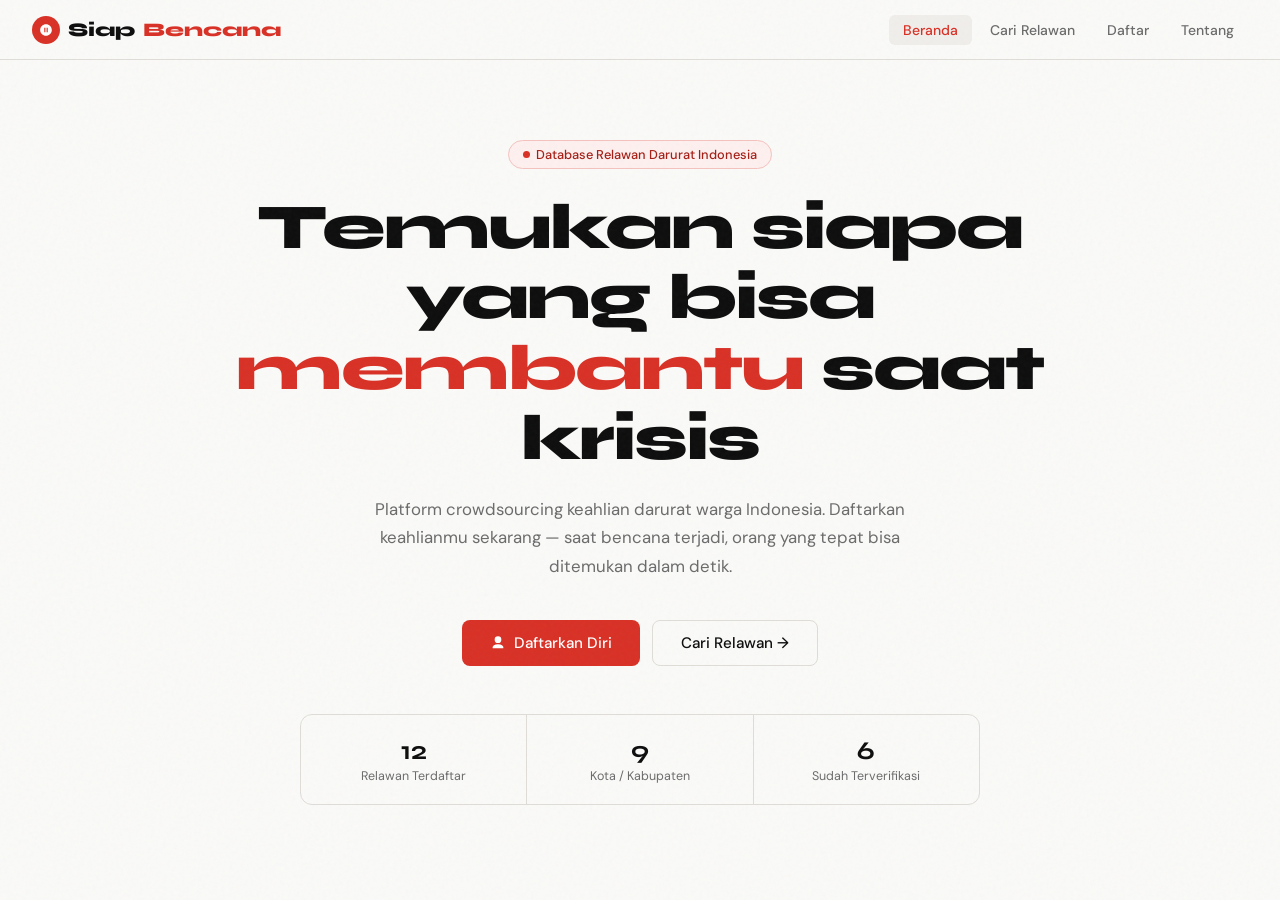
==== index.html @ a96f7772 "-_-" ====
<!DOCTYPE html>
<html lang="id">
<head>
<meta charset="UTF-8">
<meta name="viewport" content="width=device-width, initial-scale=1.0">
<title>SiapBencana — Direktori Relawan Darurat Indonesia</title>
<link href="https://fonts.googleapis.com/css2?family=Syne:wght@400;500;600;700;800&family=DM+Sans:wght@300;400;500&display=swap" rel="stylesheet">
<style>
  :root {
    --red: #D93025;
    --red-dark: #A51E15;
    --red-light: #FDF0EF;
    --red-mid: #F5C2BE;
    --black: #0D0D0D;
    --white: #FAFAF8;
    --grey: #6B6B6B;
    --grey-light: #F0EEEB;
    --grey-border: #E0DDD8;
    --green: #1A7A4A;
    --green-light: #EAF5EE;
    --amber: #C47B00;
    --amber-light: #FFF8E6;
  }

  * { box-sizing: border-box; margin: 0; padding: 0; }

  body {
    font-family: 'DM Sans', sans-serif;
    background: var(--white);
    color: var(--black);
    min-height: 100vh;
    overflow-x: hidden;
  }

  /* ── NOISE TEXTURE OVERLAY ── */
  body::before {
    content: '';
    position: fixed;
    inset: 0;
    background-image: url("data:image/svg+xml,%3Csvg viewBox='0 0 256 256' xmlns='http://www.w3.org/2000/svg'%3E%3Cfilter id='n'%3E%3CfeTurbulence type='fractalNoise' baseFrequency='0.9' numOctaves='4' stitchTiles='stitch'/%3E%3C/filter%3E%3Crect width='100%25' height='100%25' filter='url(%23n)' opacity='0.035'/%3E%3C/svg%3E");
    pointer-events: none;
    z-index: 1000;
  }

  /* ── NAV ── */
  nav {
    position: sticky; top: 0; z-index: 100;
    background: rgba(250,250,248,0.92);
    backdrop-filter: blur(12px);
    border-bottom: 1px solid var(--grey-border);
    padding: 0 2rem;
    display: flex; align-items: center; justify-content: space-between;
    height: 60px;
  }
  .nav-logo {
    font-family: 'Syne', sans-serif;
    font-weight: 800; font-size: 1.2rem;
    display: flex; align-items: center; gap: 8px;
    text-decoration: none; color: var(--black);
  }
  .nav-logo span { color: var(--red); }
  .logo-dot {
    width: 28px; height: 28px; border-radius: 50%;
    background: var(--red);
    display: flex; align-items: center; justify-content: center;
    animation: pulse 2s ease-in-out infinite;
  }
  @keyframes pulse {
    0%,100% { box-shadow: 0 0 0 0 rgba(217,48,37,0.4); }
    50% { box-shadow: 0 0 0 8px rgba(217,48,37,0); }
  }
  .logo-dot svg { width: 14px; fill: white; }
  .nav-tabs { display: flex; gap: 4px; }
  .nav-tab {
    padding: 6px 14px; border-radius: 6px; font-size: 0.875rem;
    border: none; background: transparent; cursor: pointer;
    font-family: 'DM Sans', sans-serif; font-weight: 500; color: var(--grey);
    transition: all 0.15s;
  }
  .nav-tab.active, .nav-tab:hover { background: var(--grey-light); color: var(--black); }
  .nav-tab.active { color: var(--red); }

  /* ── HERO ── */
  .hero {
    padding: 5rem 2rem 4rem;
    max-width: 900px; margin: 0 auto; text-align: center;
    position: relative;
  }
  .hero-badge {
    display: inline-flex; align-items: center; gap: 6px;
    background: var(--red-light); border: 1px solid var(--red-mid);
    color: var(--red-dark); border-radius: 99px;
    padding: 5px 14px; font-size: 0.8rem; font-weight: 500;
    margin-bottom: 1.5rem;
    animation: fadeDown 0.6s ease both;
  }
  .live-dot {
    width: 7px; height: 7px; border-radius: 50%; background: var(--red);
    animation: blink 1.2s ease-in-out infinite;
  }
  @keyframes blink { 0%,100%{opacity:1} 50%{opacity:0.3} }
  @keyframes fadeDown { from{opacity:0;transform:translateY(-12px)} to{opacity:1;transform:translateY(0)} }
  @keyframes fadeUp { from{opacity:0;transform:translateY(16px)} to{opacity:1;transform:translateY(0)} }

  .hero h1 {
    font-family: 'Syne', sans-serif;
    font-size: clamp(2.4rem, 6vw, 4rem);
    font-weight: 800; line-height: 1.1;
    letter-spacing: -0.03em;
    margin-bottom: 1.25rem;
    animation: fadeUp 0.7s 0.1s ease both;
  }
  .hero h1 em { font-style: normal; color: var(--red); }
  .hero p {
    font-size: 1.05rem; color: var(--grey);
    max-width: 560px; margin: 0 auto 2.5rem;
    line-height: 1.7;
    animation: fadeUp 0.7s 0.2s ease both;
  }
  .hero-cta {
    display: flex; gap: 12px; justify-content: center; flex-wrap: wrap;
    animation: fadeUp 0.7s 0.3s ease both;
  }
  .btn-primary {
    background: var(--red); color: white; border: none;
    padding: 12px 28px; border-radius: 8px; font-size: 0.95rem;
    font-weight: 500; cursor: pointer; font-family: 'DM Sans', sans-serif;
    transition: all 0.15s; display: flex; align-items: center; gap: 8px;
  }
  .btn-primary:hover { background: var(--red-dark); transform: translateY(-1px); }
  .btn-secondary {
    background: transparent; color: var(--black);
    border: 1.5px solid var(--grey-border);
    padding: 12px 28px; border-radius: 8px; font-size: 0.95rem;
    font-weight: 500; cursor: pointer; font-family: 'DM Sans', sans-serif;
    transition: all 0.15s;
  }
  .btn-secondary:hover { border-color: var(--black); transform: translateY(-1px); }

  /* ── STATS BAR ── */
  .stats-bar {
    display: flex; justify-content: center; gap: 0;
    border: 1px solid var(--grey-border); border-radius: 12px;
    max-width: 680px; margin: 3rem auto 0; overflow: hidden;
    animation: fadeUp 0.7s 0.4s ease both;
  }
  .stat-item {
    flex: 1; padding: 1.25rem 1rem; text-align: center;
    border-right: 1px solid var(--grey-border);
  }
  .stat-item:last-child { border-right: none; }
  .stat-num {
    font-family: 'Syne', sans-serif; font-size: 1.6rem;
    font-weight: 700; color: var(--black);
  }
  .stat-num span { color: var(--red); }
  .stat-label { font-size: 0.78rem; color: var(--grey); margin-top: 2px; }

  /* ── SECTIONS ── */
  .section { display: none; }
  .section.active { display: block; }

  /* ── SEARCH SECTION ── */
  .search-section {
    max-width: 900px; margin: 0 auto; padding: 2rem;
  }
  .search-bar {
    display: flex; gap: 10px; margin-bottom: 1.25rem; flex-wrap: wrap;
  }
  .search-input {
    flex: 1; min-width: 200px;
    padding: 11px 16px; border: 1.5px solid var(--grey-border);
    border-radius: 8px; font-size: 0.95rem;
    font-family: 'DM Sans', sans-serif;
    outline: none; transition: border-color 0.15s;
    background: white;
  }
  .search-input:focus { border-color: var(--red); }
  .search-select {
    padding: 11px 16px; border: 1.5px solid var(--grey-border);
    border-radius: 8px; font-size: 0.95rem;
    font-family: 'DM Sans', sans-serif;
    outline: none; background: white; cursor: pointer;
    min-width: 160px;
  }
  .search-select:focus { border-color: var(--red); }

  /* ── CARDS ── */
  .cards-grid {
    display: grid;
    grid-template-columns: repeat(auto-fill, minmax(280px, 1fr));
    gap: 16px;
  }
  .relawan-card {
    background: white; border: 1px solid var(--grey-border);
    border-radius: 12px; padding: 1.25rem;
    transition: all 0.2s; animation: fadeUp 0.4s ease both;
    position: relative; overflow: hidden;
  }
  .relawan-card:hover { border-color: var(--red-mid); transform: translateY(-2px); box-shadow: 0 8px 24px rgba(0,0,0,0.06); }
  .card-top { display: flex; align-items: flex-start; justify-content: space-between; margin-bottom: 0.85rem; }
  .card-avatar {
    width: 44px; height: 44px; border-radius: 50%;
    display: flex; align-items: center; justify-content: center;
    font-size: 1.1rem; font-weight: 700;
    font-family: 'Syne', sans-serif;
    flex-shrink: 0;
  }
  .badge-verify {
    font-size: 0.7rem; padding: 3px 8px; border-radius: 99px;
    font-weight: 500;
  }
  .badge-verified { background: var(--green-light); color: var(--green); }
  .badge-unverified { background: var(--grey-light); color: var(--grey); }
  .card-name { font-family: 'Syne', sans-serif; font-weight: 700; font-size: 1rem; margin-bottom: 3px; }
  .card-skill {
    display: inline-block; font-size: 0.75rem; padding: 3px 10px;
    border-radius: 99px; font-weight: 500; margin-bottom: 0.75rem;
  }
  .card-info { display: flex; flex-direction: column; gap: 5px; }
  .card-info-row { display: flex; align-items: center; gap: 7px; font-size: 0.83rem; color: var(--grey); }
  .card-info-row svg { width: 14px; opacity: 0.6; flex-shrink: 0; }
  .card-kontak {
    margin-top: 0.85rem; padding-top: 0.85rem;
    border-top: 1px solid var(--grey-border);
    display: flex; align-items: center; justify-content: space-between;
  }
  .kontak-num { font-size: 0.83rem; font-weight: 500; color: var(--black); }
  .btn-kontak {
    padding: 5px 12px; background: var(--red); color: white;
    border: none; border-radius: 6px; font-size: 0.78rem;
    cursor: pointer; font-family: 'DM Sans', sans-serif; font-weight: 500;
  }
  .btn-kontak:hover { background: var(--red-dark); }
  .flag-btn {
    position: absolute; top: 10px; right: 10px;
    background: none; border: none; cursor: pointer;
    color: var(--grey-border); font-size: 0.8rem; padding: 4px;
    transition: color 0.15s;
  }
  .flag-btn:hover { color: var(--amber); }

  /* skill colors */
  .skill-medis { background: #FDE8E8; color: #B91C1C; }
  .skill-logistik { background: #FEF3C7; color: #92400E; }
  .skill-teknik { background: #DBEAFE; color: #1E40AF; }
  .skill-komunikasi { background: #D1FAE5; color: #065F46; }
  .skill-psikologi { background: #EDE9FE; color: #5B21B6; }
  .skill-lainnya { background: #F3F4F6; color: #374151; }

  .avatar-medis { background: #FDE8E8; color: #B91C1C; }
  .avatar-logistik { background: #FEF3C7; color: #92400E; }
  .avatar-teknik { background: #DBEAFE; color: #1E40AF; }
  .avatar-komunikasi { background: #D1FAE5; color: #065F46; }
  .avatar-psikologi { background: #EDE9FE; color: #5B21B6; }
  .avatar-lainnya { background: #F3F4F6; color: #374151; }

  /* ── EMPTY STATE ── */
  .empty-state {
    text-align: center; padding: 4rem 2rem; color: var(--grey);
  }
  .empty-icon { font-size: 3rem; margin-bottom: 1rem; }
  .empty-state h3 { font-family: 'Syne', sans-serif; color: var(--black); margin-bottom: 0.5rem; }

  /* ── LOADING ── */
  .loading {
    display: flex; align-items: center; justify-content: center;
    padding: 4rem; gap: 12px; color: var(--grey);
  }
  .spinner {
    width: 20px; height: 20px; border: 2px solid var(--grey-border);
    border-top-color: var(--red); border-radius: 50%;
    animation: spin 0.7s linear infinite;
  }
  @keyframes spin { to { transform: rotate(360deg); } }

  /* ── FORM SECTION ── */
  .form-wrap {
    max-width: 600px; margin: 0 auto; padding: 2rem;
  }
  .form-header { margin-bottom: 2rem; }
  .form-header h2 {
    font-family: 'Syne', sans-serif; font-size: 1.6rem;
    font-weight: 800; margin-bottom: 0.5rem;
  }
  .form-header p { color: var(--grey); font-size: 0.9rem; line-height: 1.6; }
  .form-group { margin-bottom: 1.25rem; }
  .form-label {
    display: block; font-size: 0.85rem; font-weight: 500;
    margin-bottom: 6px; color: var(--black);
  }
  .form-label span { color: var(--red); }
  .form-input {
    width: 100%; padding: 11px 14px;
    border: 1.5px solid var(--grey-border); border-radius: 8px;
    font-size: 0.95rem; font-family: 'DM Sans', sans-serif;
    outline: none; transition: border-color 0.15s; background: white;
  }
  .form-input:focus { border-color: var(--red); }
  .form-select {
    width: 100%; padding: 11px 14px;
    border: 1.5px solid var(--grey-border); border-radius: 8px;
    font-size: 0.95rem; font-family: 'DM Sans', sans-serif;
    outline: none; background: white; cursor: pointer;
  }
  .form-select:focus { border-color: var(--red); }
  .form-grid { display: grid; grid-template-columns: 1fr 1fr; gap: 16px; }

  .form-info {
    background: var(--red-light); border: 1px solid var(--red-mid);
    border-radius: 10px; padding: 1rem 1.25rem;
    margin-bottom: 1.5rem; font-size: 0.85rem; color: var(--red-dark);
    line-height: 1.6;
  }
  .submit-btn {
    width: 100%; padding: 14px; background: var(--red); color: white;
    border: none; border-radius: 8px; font-size: 1rem;
    font-weight: 500; font-family: 'DM Sans', sans-serif;
    cursor: pointer; transition: all 0.15s;
    display: flex; align-items: center; justify-content: center; gap: 8px;
  }
  .submit-btn:hover { background: var(--red-dark); }
  .submit-btn:disabled { opacity: 0.5; cursor: not-allowed; }

  /* ── SUCCESS STATE ── */
  .success-state {
    text-align: center; padding: 3rem 2rem;
    animation: fadeUp 0.4s ease both;
  }
  .success-icon {
    width: 72px; height: 72px; background: var(--green-light);
    border-radius: 50%; display: flex; align-items: center; justify-content: center;
    font-size: 2rem; margin: 0 auto 1.5rem;
  }
  .success-state h3 { font-family: 'Syne', sans-serif; font-size: 1.5rem; margin-bottom: 0.5rem; }
  .success-state p { color: var(--grey); margin-bottom: 2rem; line-height: 1.6; }

  /* ── TOAST ── */
  .toast {
    position: fixed; bottom: 2rem; left: 50%; transform: translateX(-50%);
    background: var(--black); color: white; padding: 12px 20px;
    border-radius: 10px; font-size: 0.875rem; z-index: 999;
    opacity: 0; transition: opacity 0.3s; pointer-events: none;
    white-space: nowrap;
  }
  .toast.show { opacity: 1; }

  /* ── MODAL ── */
  .modal-overlay {
    position: fixed; inset: 0; background: rgba(0,0,0,0.5);
    z-index: 200; display: none; align-items: center; justify-content: center;
    padding: 1rem;
  }
  .modal-overlay.open { display: flex; }
  .modal {
    background: white; border-radius: 16px; padding: 2rem;
    max-width: 440px; width: 100%; animation: fadeUp 0.3s ease both;
  }
  .modal h3 { font-family: 'Syne', sans-serif; font-weight: 700; margin-bottom: 0.5rem; }
  .modal p { color: var(--grey); font-size: 0.9rem; line-height: 1.6; margin-bottom: 1.25rem; }
  .modal-btns { display: flex; gap: 10px; }
  .modal-btns button { flex: 1; padding: 10px; border-radius: 8px; cursor: pointer; font-family: 'DM Sans', sans-serif; font-size: 0.9rem; }
  .modal-cancel { background: var(--grey-light); border: none; color: var(--black); }
  .modal-confirm { background: var(--amber); border: none; color: white; font-weight: 500; }

  /* ── ABOUT ── */
  .about-wrap { max-width: 780px; margin: 0 auto; padding: 2rem; }
  .about-wrap h2 { font-family: 'Syne', sans-serif; font-size: 1.6rem; font-weight: 800; margin-bottom: 1rem; }
  .about-wrap p { color: var(--grey); line-height: 1.8; margin-bottom: 1.25rem; }
  .pipeline {
    display: flex; gap: 0; margin: 2rem 0; overflow-x: auto;
    border: 1px solid var(--grey-border); border-radius: 12px; overflow: hidden;
  }
  .pipe-step {
    flex: 1; min-width: 120px; padding: 1.25rem 1rem; text-align: center;
    border-right: 1px solid var(--grey-border);
    background: white;
  }
  .pipe-step:last-child { border-right: none; }
  .pipe-icon { font-size: 1.5rem; margin-bottom: 6px; }
  .pipe-title { font-family: 'Syne', sans-serif; font-weight: 700; font-size: 0.8rem; color: var(--red); margin-bottom: 4px; }
  .pipe-desc { font-size: 0.75rem; color: var(--grey); line-height: 1.4; }

  @media(max-width: 600px) {
    .hero { padding: 3rem 1.25rem 2rem; }
    .stats-bar { flex-direction: column; max-width: 100%; margin: 2rem 1.25rem 0; }
    .stat-item { border-right: none; border-bottom: 1px solid var(--grey-border); }
    .stat-item:last-child { border-bottom: none; }
    .form-grid { grid-template-columns: 1fr; }
    nav { padding: 0 1rem; }
    .search-section, .form-wrap, .about-wrap { padding: 1.25rem; }
  }
</style>
</head>
<body>

<!-- NAV -->
<nav>
  <a class="nav-logo" href="#">
    <div class="logo-dot">
      <svg viewBox="0 0 24 24"><path d="M12 2C6.48 2 2 6.48 2 12s4.48 10 10 10 10-4.48 10-10S17.52 2 12 2zm-1 14H9V8h2v8zm4 0h-2V8h2v8z"/></svg>
    </div>
    Siap<span>Bencana</span>
  </a>
  <div class="nav-tabs">
    <button class="nav-tab active" onclick="showSection('home')">Beranda</button>
    <button class="nav-tab" onclick="showSection('cari')">Cari Relawan</button>
    <button class="nav-tab" onclick="showSection('daftar')">Daftar</button>
    <button class="nav-tab" onclick="showSection('tentang')">Tentang</button>
  </div>
</nav>

<!-- ═══════════════════════════════ HOME ═══════════════════════════════ -->
<div id="sec-home" class="section active">
  <div class="hero">
    <div class="hero-badge">
      <div class="live-dot"></div>
      Database Relawan Darurat Indonesia
    </div>
    <h1>Temukan siapa yang bisa <em>membantu</em> saat krisis</h1>
    <p>Platform crowdsourcing keahlian darurat warga Indonesia. Daftarkan keahlianmu sekarang — saat bencana terjadi, orang yang tepat bisa ditemukan dalam detik.</p>
    <div class="hero-cta">
      <button class="btn-primary" onclick="showSection('daftar')">
        <svg width="16" height="16" viewBox="0 0 24 24" fill="white"><path d="M12 2a5 5 0 1 1 0 10A5 5 0 0 1 12 2zm0 12c5.33 0 8 2.67 8 4v2H4v-2c0-1.33 2.67-4 8-4z"/></svg>
        Daftarkan Diri
      </button>
      <button class="btn-secondary" onclick="showSection('cari')">Cari Relawan →</button>
    </div>
    <div class="stats-bar">
      <div class="stat-item">
        <div class="stat-num" id="stat-total">–</div>
        <div class="stat-label">Relawan Terdaftar</div>
      </div>
      <div class="stat-item">
        <div class="stat-num" id="stat-kota">–</div>
        <div class="stat-label">Kota / Kabupaten</div>
      </div>
      <div class="stat-item">
        <div class="stat-num" id="stat-verified">–</div>
        <div class="stat-label">Sudah Terverifikasi</div>
      </div>
    </div>
  </div>
</div>

<!-- ═══════════════════════════════ CARI ═══════════════════════════════ -->
<div id="sec-cari" class="section">
  <div class="search-section">
    <div class="search-bar">
      <input class="search-input" id="search-nama" type="text" placeholder="Cari nama atau keahlian..." oninput="filterCards()">
      <select class="search-select" id="filter-kota" onchange="filterCards()">
        <option value="">Semua Kota</option>
      </select>
      <select class="search-select" id="filter-skill" onchange="filterCards()">
        <option value="">Semua Keahlian</option>
        <option value="Medis">Medis</option>
        <option value="Logistik">Logistik</option>
        <option value="Teknik">Teknik</option>
        <option value="Komunikasi">Komunikasi</option>
        <option value="Psikologi">Psikologi</option>
        <option value="Lainnya">Lainnya</option>
      </select>
    </div>
    <div id="cards-container">
      <div class="loading"><div class="spinner"></div> Memuat data relawan...</div>
    </div>
  </div>
</div>

<!-- ═══════════════════════════════ DAFTAR ═══════════════════════════════ -->
<div id="sec-daftar" class="section">
  <div class="form-wrap">
    <div id="form-area">
      <div class="form-header">
        <h2>Daftarkan Keahlianmu</h2>
        <p>Data kamu akan tersimpan di database online kami dan bisa ditemukan oleh koordinator darurat di seluruh Indonesia.</p>
      </div>
      <div class="form-info">
        ⚠️ Data yang kamu isi akan tampil secara publik. Pastikan nomor kontak yang kamu masukkan aktif dan bisa dihubungi saat keadaan darurat.
      </div>
      <form id="reg-form" onsubmit="submitForm(event)">
        <div class="form-group">
          <label class="form-label">Nama Lengkap <span>*</span></label>
          <input class="form-input" id="f-nama" type="text" placeholder="Nama lengkap kamu" required>
        </div>
        <div class="form-grid">
          <div class="form-group">
            <label class="form-label">Kota / Kabupaten <span>*</span></label>
            <input class="form-input" id="f-kota" type="text" placeholder="cth: Bogor" required>
          </div>
          <div class="form-group">
            <label class="form-label">Provinsi <span>*</span></label>
            <input class="form-input" id="f-provinsi" type="text" placeholder="cth: Jawa Barat" required>
          </div>
        </div>
        <div class="form-group">
          <label class="form-label">Kategori Keahlian <span>*</span></label>
          <select class="form-select" id="f-skill" required>
            <option value="">Pilih kategori...</option>
            <option value="Medis">🏥 Medis (dokter, perawat, bidan, paramedis)</option>
            <option value="Logistik">🚛 Logistik (pengemudi, distribusi bantuan)</option>
            <option value="Teknik">🔧 Teknik (listrik, bangunan, mekanik)</option>
            <option value="Komunikasi">📻 Komunikasi (operator radio, IT, media)</option>
            <option value="Psikologi">🧠 Psikologi (konselor trauma, pendamping jiwa)</option>
            <option value="Lainnya">🤝 Lainnya (masak, jahit, SAR, dll)</option>
          </select>
        </div>
        <div class="form-group">
          <label class="form-label">Detail Keahlian</label>
          <input class="form-input" id="f-detail" type="text" placeholder="cth: Dokter umum, pengalaman 5 tahun">
        </div>
        <div class="form-group">
          <label class="form-label">Nomor Kontak Darurat <span>*</span></label>
          <input class="form-input" id="f-kontak" type="tel" placeholder="cth: 081234567890" required>
        </div>
        <div class="form-group">
          <label class="form-label">Ketersediaan</label>
          <select class="form-select" id="f-status">
            <option value="Siap">✅ Siap dipanggil kapanpun</option>
            <option value="Terbatas">⏰ Terbatas (perlu konfirmasi dulu)</option>
            <option value="Tidak Aktif">❌ Sementara tidak aktif</option>
          </select>
        </div>
        <button class="submit-btn" type="submit" id="submit-btn">
          <svg width="16" height="16" viewBox="0 0 24 24" fill="white"><path d="M2 21l21-9L2 3v7l15 2-15 2z"/></svg>
          Daftarkan Sekarang
        </button>
      </form>
    </div>
    <div id="success-area" style="display:none">
      <div class="success-state">
        <div class="success-icon">✅</div>
        <h3>Berhasil Terdaftar!</h3>
        <p>Data kamu sudah masuk ke database SiapBencana. Terima kasih sudah siap membantu. Data kamu bisa ditemukan oleh koordinator darurat di seluruh Indonesia.</p>
        <div style="display:flex;gap:10px;justify-content:center;flex-wrap:wrap">
          <button class="btn-primary" onclick="goToCari()">
            <svg width="14" height="14" viewBox="0 0 24 24" fill="white"><path d="M15.5 14h-.79l-.28-.27A6.5 6.5 0 1 0 8.5 15a6.5 6.5 0 0 0 4.19-1.53l.27.28v.79l5 5-1.5 1.5-5-5zm-6 0C7 14 5 12 5 9.5S7 5 9.5 5 14 7 14 9.5 12 14 9.5 14z"/></svg>
            Lihat di Direktori
          </button>
          <button class="btn-secondary" onclick="resetForm()">Daftarkan Orang Lain</button>
        </div>
      </div>
    </div>
  </div>
</div>

<!-- ═══════════════════════════════ TENTANG ═══════════════════════════════ -->
<div id="sec-tentang" class="section">
  <div class="about-wrap">

    <!-- HERO TENTANG -->
    <div style="text-align:center;padding:2rem 0 2.5rem">
      <div style="display:inline-flex;align-items:center;gap:8px;background:var(--red-light);border:1px solid var(--red-mid);color:var(--red-dark);border-radius:99px;padding:5px 16px;font-size:0.8rem;font-weight:500;margin-bottom:1.25rem">
        <div class="live-dot"></div> Platform Crowdsourcing Darurat Indonesia
      </div>
      <h2 style="font-family:'Syne',sans-serif;font-size:clamp(1.6rem,4vw,2.4rem);font-weight:800;line-height:1.2;letter-spacing:-0.02em;margin-bottom:1rem">
        Saat bencana terjadi,<br><em style="font-style:normal;color:var(--red)">detik-detik pertama</em> sangat menentukan
      </h2>
      <p style="color:var(--grey);max-width:520px;margin:0 auto;line-height:1.75;font-size:0.95rem">
        SiapBencana adalah direktori keahlian darurat warga Indonesia yang bisa diakses siapa saja, kapan saja — agar orang yang tepat bisa ditemukan dalam hitungan detik, bukan jam.
      </p>
    </div>

    <!-- 3 NILAI UTAMA -->
    <div style="display:grid;grid-template-columns:repeat(auto-fit,minmax(200px,1fr));gap:16px;margin-bottom:2.5rem">
      <div style="background:white;border:1px solid var(--grey-border);border-radius:12px;padding:1.25rem">
        <div style="font-size:1.5rem;margin-bottom:0.5rem">⚡</div>
        <div style="font-family:'Syne',sans-serif;font-weight:700;font-size:0.95rem;margin-bottom:0.4rem">Cepat & Real-Time</div>
        <div style="font-size:0.83rem;color:var(--grey);line-height:1.6">Data relawan tersedia langsung begitu seseorang mendaftar. Tidak ada delay, tidak ada admin yang harus input manual.</div>
      </div>
      <div style="background:white;border:1px solid var(--grey-border);border-radius:12px;padding:1.25rem">
        <div style="font-size:1.5rem;margin-bottom:0.5rem">🌐</div>
        <div style="font-family:'Syne',sans-serif;font-weight:700;font-size:0.95rem;margin-bottom:0.4rem">Bisa Diakses Siapapun</div>
        <div style="font-size:0.83rem;color:var(--grey);line-height:1.6">Tidak perlu install aplikasi. Cukup buka browser dari HP manapun — direktori langsung bisa digunakan.</div>
      </div>
      <div style="background:white;border:1px solid var(--grey-border);border-radius:12px;padding:1.25rem">
        <div style="font-size:1.5rem;margin-bottom:0.5rem">🤝</div>
        <div style="font-family:'Syne',sans-serif;font-weight:700;font-size:0.95rem;margin-bottom:0.4rem">Dibuat Bersama Warga</div>
        <div style="font-size:0.83rem;color:var(--grey);line-height:1.6">Database ini tumbuh dari kontribusi sukarela warga. Semakin banyak yang daftar, semakin kuat jaringan bantuan kita.</div>
      </div>
    </div>

    <!-- MASALAH YANG DIPECAHKAN -->
    <div style="background:var(--red-light);border:1px solid var(--red-mid);border-radius:12px;padding:1.5rem;margin-bottom:2rem">
      <div style="font-family:'Syne',sans-serif;font-weight:700;font-size:1rem;margin-bottom:0.75rem;color:var(--red-dark)">Masalah yang SiapBencana coba selesaikan</div>
      <div style="display:flex;flex-direction:column;gap:10px">
        <div style="display:flex;gap:10px;align-items:flex-start">
          <span style="font-size:1rem;flex-shrink:0">❌</span>
          <span style="font-size:0.875rem;color:var(--red-dark);line-height:1.6"><strong>Tanpa SiapBencana:</strong> Saat bencana, koordinator telfon sana-sini, WA grup, nunggu reply — butuh berjam-jam hanya untuk tahu siapa dokter terdekat.</span>
        </div>
        <div style="display:flex;gap:10px;align-items:flex-start">
          <span style="font-size:1rem;flex-shrink:0">✅</span>
          <span style="font-size:0.875rem;color:var(--red-dark);line-height:1.6"><strong>Dengan SiapBencana:</strong> Filter kota + keahlian → dalam 10 detik muncul daftar nama dan nomor yang bisa langsung dihubungi.</span>
        </div>
      </div>
    </div>

    <!-- CARA KERJA -->
    <h2 style="font-family:'Syne',sans-serif;font-size:1.15rem;font-weight:800;margin-bottom:1rem">Bagaimana cara kerjanya?</h2>
    <div style="display:flex;flex-direction:column;gap:12px;margin-bottom:2rem">
      <div style="display:flex;gap:14px;align-items:flex-start">
        <div style="width:32px;height:32px;background:var(--red);color:white;border-radius:50%;display:flex;align-items:center;justify-content:center;font-family:'Syne',sans-serif;font-weight:700;font-size:0.85rem;flex-shrink:0">1</div>
        <div>
          <div style="font-weight:500;font-size:0.9rem;margin-bottom:2px">Warga daftarkan diri & keahlian</div>
          <div style="font-size:0.83rem;color:var(--grey);line-height:1.6">Isi form singkat: nama, kota, kategori keahlian, dan nomor darurat. Selesai dalam 2 menit.</div>
        </div>
      </div>
      <div style="display:flex;gap:14px;align-items:flex-start">
        <div style="width:32px;height:32px;background:var(--red);color:white;border-radius:50%;display:flex;align-items:center;justify-content:center;font-family:'Syne',sans-serif;font-weight:700;font-size:0.85rem;flex-shrink:0">2</div>
        <div>
          <div style="font-weight:500;font-size:0.9rem;margin-bottom:2px">Data tersimpan otomatis di cloud</div>
          <div style="font-size:0.83rem;color:var(--grey);line-height:1.6">Begitu form di-submit, data langsung masuk ke database online. Tidak ada admin yang harus copy-paste manual.</div>
        </div>
      </div>
      <div style="display:flex;gap:14px;align-items:flex-start">
        <div style="width:32px;height:32px;background:var(--red);color:white;border-radius:50%;display:flex;align-items:center;justify-content:center;font-family:'Syne',sans-serif;font-weight:700;font-size:0.85rem;flex-shrink:0">3</div>
        <div>
          <div style="font-weight:500;font-size:0.9rem;margin-bottom:2px">Koordinator cari relawan saat dibutuhkan</div>
          <div style="font-size:0.83rem;color:var(--grey);line-height:1.6">Filter by kota dan keahlian. Hasil muncul seketika lengkap dengan nomor kontak darurat.</div>
        </div>
      </div>
    </div>

    <!-- CTA -->
    <div style="text-align:center;padding:2rem;background:var(--grey-light);border-radius:14px">
      <div style="font-family:'Syne',sans-serif;font-weight:700;font-size:1.1rem;margin-bottom:0.5rem">Siap berkontribusi?</div>
      <p style="color:var(--grey);font-size:0.875rem;margin-bottom:1.25rem">Daftarkan keahlianmu sekarang — gratis, sukarela, dan bisa menyelamatkan nyawa.</p>
      <button class="btn-primary" onclick="showSection('daftar')" style="margin:0 auto">
        <svg width="16" height="16" viewBox="0 0 24 24" fill="white"><path d="M12 2a5 5 0 1 1 0 10A5 5 0 0 1 12 2zm0 12c5.33 0 8 2.67 8 4v2H4v-2c0-1.33 2.67-4 8-4z"/></svg>
        Daftarkan Diri Sekarang
      </button>
    </div>

  </div>
</div>

<!-- ═══════════ MODAL FLAG ═══════════ -->
<div class="modal-overlay" id="flag-modal">
  <div class="modal">
    <h3>🚩 Laporkan Data Ini?</h3>
    <p>Kamu akan melaporkan profil ini sebagai informasi yang tidak akurat atau mencurigakan. Jika cukup banyak laporan masuk, data ini akan direview oleh admin.</p>
    <div class="modal-btns">
      <button class="modal-cancel" onclick="closeFlag()">Batal</button>
      <button class="modal-confirm" onclick="confirmFlag()">Ya, Laporkan</button>
    </div>
  </div>
</div>

<!-- TOAST -->
<div class="toast" id="toast"></div>

<script>
// ═══════════════════════════════════════════════════════════
// KONFIGURASI — Ganti URL ini setelah deploy Apps Script
// ═══════════════════════════════════════════════════════════
const APPS_SCRIPT_URL = "https://script.google.com/macros/s/AKfycbxlDMncmReEDRAeNyIGi8v1qv4g_oBfqLNIfxY2iz_10uUdFno6Lo1fke058DZNcoxx/exec";
const USE_DUMMY = APPS_SCRIPT_URL === "PASTE_URL_APPS_SCRIPT_KAMU_DISINI";

// ═══════════════════════════════════════════════════════════
// DATA DUMMY — untuk demo sebelum backend tersambung
// ═══════════════════════════════════════════════════════════
const DUMMY_DATA = [
  { Nama:"Dr. Rina Kusumawati", Kota:"Bogor", Provinsi:"Jawa Barat", Keahlian:"Medis", Detail:"Dokter Umum, Puskesmas Bogor Tengah", Kontak:"081234567890", Status:"Siap", Verified:"TRUE", Flags:"0" },
  { Nama:"Budi Santoso", Kota:"Cianjur", Provinsi:"Jawa Barat", Keahlian:"Logistik", Detail:"Pengemudi truk 10 tahun, siap evakuasi", Kontak:"082345678901", Status:"Siap", Verified:"TRUE", Flags:"0" },
  { Nama:"Sari Dewi", Kota:"Bandung", Provinsi:"Jawa Barat", Keahlian:"Psikologi", Detail:"Psikolog klinis, spesialis trauma bencana", Kontak:"083456789012", Status:"Siap", Verified:"FALSE", Flags:"0" },
  { Nama:"Ahmad Fauzi", Kota:"Jakarta Selatan", Provinsi:"DKI Jakarta", Keahlian:"Teknik", Detail:"Teknisi listrik PLN, siap perbaikan darurat", Kontak:"084567890123", Status:"Terbatas", Verified:"TRUE", Flags:"0" },
  { Nama:"Lestari Ningrum", Kota:"Bogor", Provinsi:"Jawa Barat", Keahlian:"Komunikasi", Detail:"Operator radio amatir ORARI, bisa koordinasi lapangan", Kontak:"085678901234", Status:"Siap", Verified:"FALSE", Flags:"0" },
  { Nama:"Hendra Wijaya", Kota:"Depok", Provinsi:"Jawa Barat", Keahlian:"Medis", Detail:"Perawat IGD RS Universitas Indonesia", Kontak:"086789012345", Status:"Siap", Verified:"TRUE", Flags:"0" },
  { Nama:"Fitriani", Kota:"Sukabumi", Provinsi:"Jawa Barat", Keahlian:"Lainnya", Detail:"Koordinator dapur umum, bisa masak untuk 200 orang", Kontak:"087890123456", Status:"Siap", Verified:"FALSE", Flags:"0" },
  { Nama:"Rudi Hermawan", Kota:"Bogor", Provinsi:"Jawa Barat", Keahlian:"Teknik", Detail:"Arsitek, bisa asesmen bangunan rusak", Kontak:"088901234567", Status:"Terbatas", Verified:"FALSE", Flags:"0" },
  { Nama:"Ns. Dina Marlina", Kota:"Bekasi", Provinsi:"Jawa Barat", Keahlian:"Medis", Detail:"Bidan komunitas, spesialis ibu dan anak", Kontak:"089012345678", Status:"Siap", Verified:"TRUE", Flags:"0" },
  { Nama:"Yanuar Pratama", Kota:"Jakarta Timur", Provinsi:"DKI Jakarta", Keahlian:"Logistik", Detail:"Punya pickup double cabin, bisa angkut 1 ton", Kontak:"081122334455", Status:"Siap", Verified:"FALSE", Flags:"0" },
  { Nama:"Citra Puspita", Kota:"Tangerang", Provinsi:"Banten", Keahlian:"Komunikasi", Detail:"Jurnalis lapangan, bisa dokumentasi dan siaran darurat", Kontak:"082233445566", Status:"Siap", Verified:"TRUE", Flags:"0" },
  { Nama:"Pak Sutrisno", Kota:"Cianjur", Provinsi:"Jawa Barat", Keahlian:"Teknik", Detail:"Tukang bangunan 20 tahun, perbaikan cepat", Kontak:"083344556677", Status:"Siap", Verified:"FALSE", Flags:"0" },
];

let allData = [];
let flagTarget = null;

// ═══════════════════════════════════════════════════════════
// NAVIGATION
// ═══════════════════════════════════════════════════════════
function showSection(id) {
  document.querySelectorAll('.section').forEach(s => s.classList.remove('active'));
  document.querySelectorAll('.nav-tab').forEach(t => t.classList.remove('active'));
  document.getElementById('sec-' + id).classList.add('active');
  const tabs = ['home','cari','daftar','tentang'];
  document.querySelectorAll('.nav-tab')[tabs.indexOf(id)].classList.add('active');
  window.scrollTo({ top: 0, behavior: 'smooth' });
  if (id === 'cari') loadData();
  if (id === 'home') loadStats();
}

// ═══════════════════════════════════════════════════════════
// LOAD DATA
// ═══════════════════════════════════════════════════════════
async function loadData() {
  document.getElementById('cards-container').innerHTML =
    '<div class="loading"><div class="spinner"></div> Memuat data relawan...</div>';

  if (USE_DUMMY) {
    await new Promise(r => setTimeout(r, 800)); // simulasi loading
    allData = DUMMY_DATA;
    populateKotaFilter();
    renderCards(allData);
    return;
  }

  try {
    const res = await fetch(APPS_SCRIPT_URL + '?action=get');
    const json = await res.json();
    allData = json.data || [];
    populateKotaFilter();
    renderCards(allData);
  } catch(e) {
    allData = DUMMY_DATA;
    populateKotaFilter();
    renderCards(allData);
    showToast('⚠️ Pakai data demo — backend belum terhubung');
  }
}

async function loadStats() {
  let data = allData;
  if (!data.length) {
    if (USE_DUMMY) data = DUMMY_DATA;
    else {
      try {
        const res = await fetch(APPS_SCRIPT_URL + '?action=get');
        const json = await res.json();
        data = json.data || DUMMY_DATA;
      } catch { data = DUMMY_DATA; }
    }
  }
  const kota = new Set(data.map(d => d.Kota)).size;
  const verified = data.filter(d => d.Verified === 'TRUE').length;
  animateNum('stat-total', data.length);
  animateNum('stat-kota', kota);
  animateNum('stat-verified', verified);
}

function animateNum(id, target) {
  let curr = 0;
  const el = document.getElementById(id);
  const step = Math.ceil(target / 30);
  const iv = setInterval(() => {
    curr = Math.min(curr + step, target);
    el.textContent = curr;
    if (curr >= target) clearInterval(iv);
  }, 40);
}

// ═══════════════════════════════════════════════════════════
// RENDER CARDS
// ═══════════════════════════════════════════════════════════
function populateKotaFilter() {
  const kotas = [...new Set(allData.map(d => d.Kota))].filter(Boolean).sort();
  const sel = document.getElementById('filter-kota');
  sel.innerHTML = '<option value="">Semua Kota</option>';
  kotas.forEach(k => sel.innerHTML += `<option value="${k}">${k}</option>`);
}

function skillClass(skill) {
  const map = { Medis:'medis', Logistik:'logistik', Teknik:'teknik', Komunikasi:'komunikasi', Psikologi:'psikologi' };
  return map[skill] || 'lainnya';
}

function skillEmoji(skill) {
  const map = { Medis:'🏥', Logistik:'🚛', Teknik:'🔧', Komunikasi:'📻', Psikologi:'🧠' };
  return (map[skill] || '🤝') + ' ' + skill;
}

function renderCards(data) {
  const container = document.getElementById('cards-container');
  if (!data.length) {
    container.innerHTML = `<div class="empty-state"><div class="empty-icon">🔍</div><h3>Tidak ada relawan ditemukan</h3><p>Coba ubah filter pencarian kamu</p></div>`;
    return;
  }
  container.innerHTML = `<div style="font-size:0.85rem;color:var(--grey);margin-bottom:1rem">${data.length} relawan ditemukan</div><div class="cards-grid">` +
    data.map((d, i) => {
      const sc = skillClass(d.Keahlian);
      const displayNama = d.Nama;
      const displayKota = d.Kota;
      const displayProvinsi = d.Provinsi;
      const initials = displayNama.split(' ').slice(0,2).map(w=>w[0]).join('').toUpperCase();
      const isVerified = d.Verified === 'TRUE';
      return `<div class="relawan-card" style="animation-delay:${i*0.04}s">
        <button class="flag-btn" title="Laporkan data ini" onclick="openFlag(${i})">🚩</button>
        <div class="card-top">
          <div class="card-avatar avatar-${sc}">${initials}</div>
          <span class="badge-verify ${isVerified ? 'badge-verified' : 'badge-unverified'}">
            ${isVerified ? '✓ Terverifikasi' : '⏳ Belum diverifikasi'}
          </span>
        </div>
        <div class="card-name">${displayNama}</div>
        <span class="card-skill skill-${sc}">${skillEmoji(d.Keahlian)}</span>
        <div class="card-info">
          ${d.Detail ? `<div class="card-info-row"><svg viewBox="0 0 24 24" fill="currentColor"><path d="M12 2C6.48 2 2 6.48 2 12s4.48 10 10 10 10-4.48 10-10S17.52 2 12 2zm1 15h-2v-6h2v6zm0-8h-2V7h2v2z"/></svg>${d.Detail}</div>` : ''}
          <div class="card-info-row"><svg viewBox="0 0 24 24" fill="currentColor"><path d="M12 2C8.13 2 5 5.13 5 9c0 5.25 7 13 7 13s7-7.75 7-13c0-3.87-3.13-7-7-7zm0 9.5c-1.38 0-2.5-1.12-2.5-2.5s1.12-2.5 2.5-2.5 2.5 1.12 2.5 2.5-1.12 2.5-2.5 2.5z"/></svg>${displayKota}, ${displayProvinsi}</div>
          <div class="card-info-row" style="color:${d.Status==='Siap'?'var(--green)':d.Status==='Terbatas'?'var(--amber)':'var(--grey)'}">
            <svg viewBox="0 0 24 24" fill="currentColor"><path d="M12 2a10 10 0 1 0 0 20A10 10 0 0 0 12 2zm0 18a8 8 0 1 1 0-16 8 8 0 0 1 0 16zm.5-13H11v6l5.25 3.15.75-1.23-4.5-2.67V7z"/></svg>
            ${d.Status}
          </div>
        </div>
        <div class="card-kontak">
          <span class="kontak-num">📞 ${d.Kontak}</span>
          <button class="btn-kontak" onclick="window.open('tel:${d.Kontak}')">Hubungi</button>
        </div>
      </div>`;
    }).join('') + '</div>';
}

// ═══════════════════════════════════════════════════════════
// FILTER
// ═══════════════════════════════════════════════════════════
function filterCards() {
  const nama = document.getElementById('search-nama').value.toLowerCase().trim();
  const kota = document.getElementById('filter-kota').value.toLowerCase().trim();
  const skill = document.getElementById('filter-skill').value;
  const filtered = allData.filter(d =>
    (!nama ||
      (d.Nama||'').toLowerCase().includes(nama) ||
      (d.Detail||'').toLowerCase().includes(nama) ||
      (d.Keahlian||'').toLowerCase().includes(nama) ||
      (d.Kota||'').toLowerCase().includes(nama)
    ) &&
    (!kota || (d.Kota||'').toLowerCase() === kota) &&
    (!skill || d.Keahlian === skill)
  );
  renderCards(filtered);
}

// ═══════════════════════════════════════════════════════════
// HELPER — Capitalize setiap kata (untuk kota & provinsi)
// ═══════════════════════════════════════════════════════════
function toTitleCase(str) {
  return str.trim().replace(/\w\S*/g, w => w.charAt(0).toUpperCase() + w.slice(1).toLowerCase());
}
function toNameCase(str) {
  return str.trim().replace(/\w\S*/g, w => w.charAt(0).toUpperCase() + w.slice(1));
}

// ═══════════════════════════════════════════════════════════
// SUBMIT FORM
// ═══════════════════════════════════════════════════════════
async function submitForm(e) {
  e.preventDefault();
  const btn = document.getElementById('submit-btn');
  btn.disabled = true;
  btn.innerHTML = '<div class="spinner" style="border-top-color:white;width:16px;height:16px"></div> Menyimpan...';

  const payload = {
    action: 'add',
    Nama: toNameCase(document.getElementById('f-nama').value),
    Kota: toTitleCase(document.getElementById('f-kota').value),
    Provinsi: toTitleCase(document.getElementById('f-provinsi').value),
    Keahlian: document.getElementById('f-skill').value,
    Detail: document.getElementById('f-detail').value.trim(),
    Kontak: document.getElementById('f-kontak').value.trim(),
    Status: document.getElementById('f-status').value,
  };

  if (USE_DUMMY) {
    await new Promise(r => setTimeout(r, 900));
    allData.push({ ...payload, Verified: 'FALSE', Flags: '0' });
    populateKotaFilter();
    showSuccess();
    return;
  }

  try {
    await fetch(APPS_SCRIPT_URL, {
      method: 'POST',
      headers: { 'Content-Type': 'application/json' },
      body: JSON.stringify(payload),
      mode: 'no-cors'
    });
    showSuccess();
  } catch(err) {
    showToast('❌ Gagal menyimpan data. Coba lagi.');
    btn.disabled = false;
    btn.innerHTML = '<svg width="16" height="16" viewBox="0 0 24 24" fill="white"><path d="M2 21l21-9L2 3v7l15 2-15 2z"/></svg> Daftarkan Sekarang';
  }
}

function showSuccess() {
  document.getElementById('form-area').style.display = 'none';
  document.getElementById('success-area').style.display = 'block';
}

function resetForm() {
  document.getElementById('reg-form').reset();
  document.getElementById('form-area').style.display = 'block';
  document.getElementById('success-area').style.display = 'none';
  const btn = document.getElementById('submit-btn');
  btn.disabled = false;
  btn.innerHTML = '<svg width="16" height="16" viewBox="0 0 24 24" fill="white"><path d="M2 21l21-9L2 3v7l15 2-15 2z"/></svg> Daftarkan Sekarang';
}

// ═══════════════════════════════════════════════════════════
// FLAG SYSTEM
// ═══════════════════════════════════════════════════════════
function openFlag(idx) { flagTarget = idx; document.getElementById('flag-modal').classList.add('open'); }
function closeFlag() { flagTarget = null; document.getElementById('flag-modal').classList.remove('open'); }
function confirmFlag() {
  if (flagTarget !== null && allData[flagTarget]) {
    allData[flagTarget].Flags = String(parseInt(allData[flagTarget].Flags || '0') + 1);
  }
  closeFlag();
  showToast('🚩 Laporan terkirim. Terima kasih!');
}

// ═══════════════════════════════════════════════════════════
// TOAST
// ═══════════════════════════════════════════════════════════
function showToast(msg) {
  const t = document.getElementById('toast');
  t.textContent = msg;
  t.classList.add('show');
  setTimeout(() => t.classList.remove('show'), 3000);
}

// ═══════════════════════════════════════════════════════════
// INIT
// ═══════════════════════════════════════════════════════════
function goToCari() {
  showSection('cari');
  // data sudah ada di allData, langsung render
  renderCards(allData);
  filterCards();
}

loadStats();
</script>
</body>
</html>
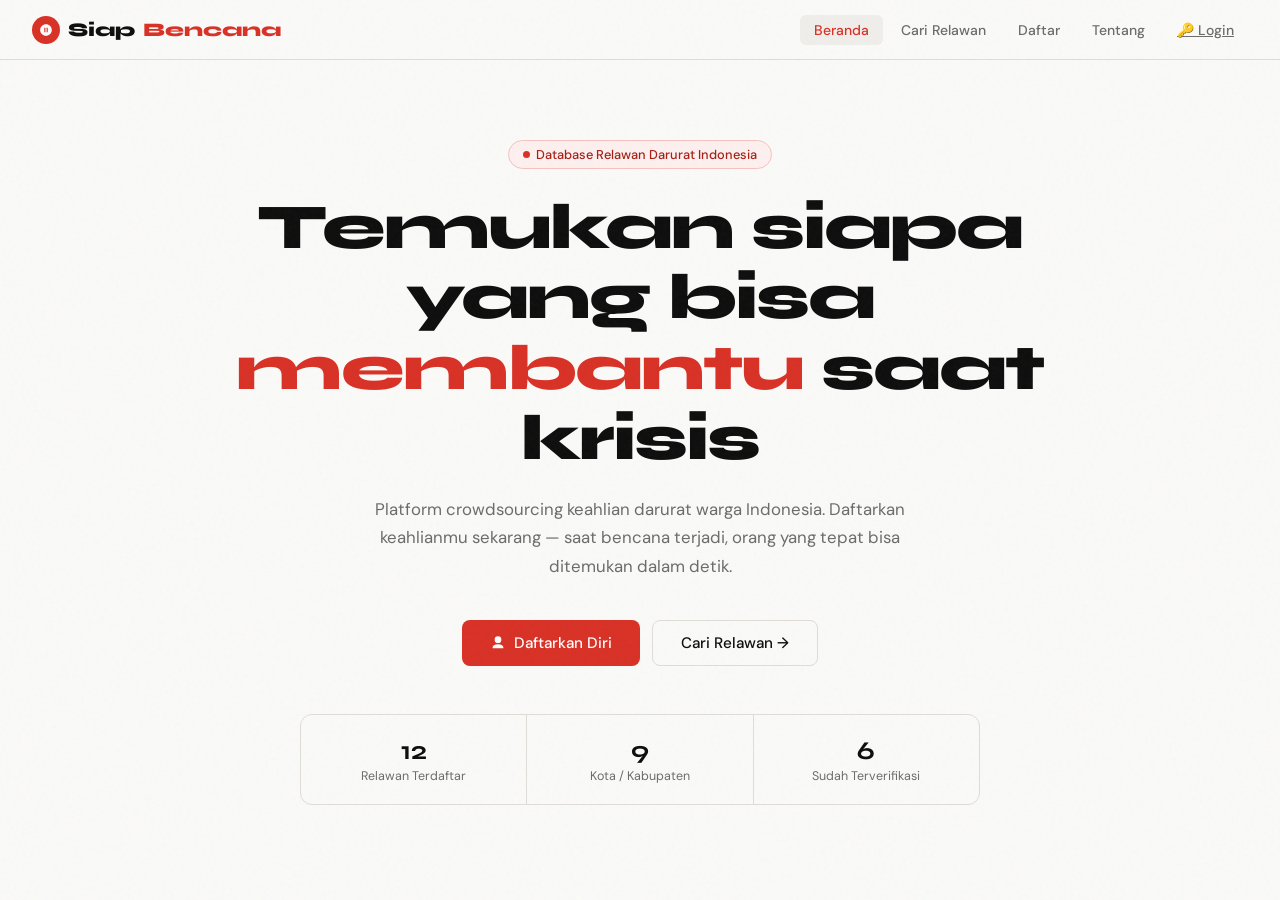
==== commit e42148ef: "-" ====
--- a/index.html
+++ b/index.html
@@ -5,6 +5,7 @@
 <meta name="viewport" content="width=device-width, initial-scale=1.0">
 <title>SiapBencana — Direktori Relawan Darurat Indonesia</title>
 <link href="https://fonts.googleapis.com/css2?family=Syne:wght@400;500;600;700;800&family=DM+Sans:wght@300;400;500&display=swap" rel="stylesheet">
+<link rel="stylesheet" href="assets/css/main.css">
 <style>
   :root {
     --red: #D93025;
@@ -407,6 +408,9 @@
     <button class="nav-tab" onclick="showSection('cari')">Cari Relawan</button>
     <button class="nav-tab" onclick="showSection('daftar')">Daftar</button>
     <button class="nav-tab" onclick="showSection('tentang')">Tentang</button>
+    <a id="nav-login" class="nav-tab nav-cta" href="login.html">🔑 Login</a>
+    <a id="nav-dashboard" class="nav-tab" href="dashboard.html" style="display:none"></a>
+    <button id="nav-logout" class="nav-tab nav-logout" onclick="logout()" style="display:none">Keluar</button>
   </div>
 </nav>
 
@@ -485,12 +489,55 @@
         </div>
         <div class="form-grid">
           <div class="form-group">
-            <label class="form-label">Kota / Kabupaten <span>*</span></label>
-            <input class="form-input" id="f-kota" type="text" placeholder="cth: Bogor" required>
+            <label class="form-label">Provinsi <span>*</span></label>
+            <select class="form-select" id="f-provinsi" onchange="updateKotaOptions()" required>
+              <option value="">Pilih provinsi...</option>
+              <option value="Jabodetabek">📍 Jabodetabek</option>
+              <option value="Aceh">Aceh</option>
+              <option value="Bali">Bali</option>
+              <option value="Banten">Banten</option>
+              <option value="Bengkulu">Bengkulu</option>
+              <option value="DI Yogyakarta">DI Yogyakarta</option>
+              <option value="DKI Jakarta">DKI Jakarta</option>
+              <option value="Gorontalo">Gorontalo</option>
+              <option value="Jambi">Jambi</option>
+              <option value="Jawa Barat">Jawa Barat</option>
+              <option value="Jawa Tengah">Jawa Tengah</option>
+              <option value="Jawa Timur">Jawa Timur</option>
+              <option value="Kalimantan Barat">Kalimantan Barat</option>
+              <option value="Kalimantan Selatan">Kalimantan Selatan</option>
+              <option value="Kalimantan Tengah">Kalimantan Tengah</option>
+              <option value="Kalimantan Timur">Kalimantan Timur</option>
+              <option value="Kalimantan Utara">Kalimantan Utara</option>
+              <option value="Kepulauan Bangka Belitung">Kepulauan Bangka Belitung</option>
+              <option value="Kepulauan Riau">Kepulauan Riau</option>
+              <option value="Lampung">Lampung</option>
+              <option value="Maluku">Maluku</option>
+              <option value="Maluku Utara">Maluku Utara</option>
+              <option value="Nusa Tenggara Barat">Nusa Tenggara Barat</option>
+              <option value="Nusa Tenggara Timur">Nusa Tenggara Timur</option>
+              <option value="Papua">Papua</option>
+              <option value="Papua Barat">Papua Barat</option>
+              <option value="Papua Barat Daya">Papua Barat Daya</option>
+              <option value="Papua Pegunungan">Papua Pegunungan</option>
+              <option value="Papua Selatan">Papua Selatan</option>
+              <option value="Papua Tengah">Papua Tengah</option>
+              <option value="Riau">Riau</option>
+              <option value="Sulawesi Barat">Sulawesi Barat</option>
+              <option value="Sulawesi Selatan">Sulawesi Selatan</option>
+              <option value="Sulawesi Tengah">Sulawesi Tengah</option>
+              <option value="Sulawesi Tenggara">Sulawesi Tenggara</option>
+              <option value="Sulawesi Utara">Sulawesi Utara</option>
+              <option value="Sumatera Barat">Sumatera Barat</option>
+              <option value="Sumatera Selatan">Sumatera Selatan</option>
+              <option value="Sumatera Utara">Sumatera Utara</option>
+            </select>
           </div>
           <div class="form-group">
-            <label class="form-label">Provinsi <span>*</span></label>
-            <input class="form-input" id="f-provinsi" type="text" placeholder="cth: Jawa Barat" required>
+            <label class="form-label">Kota / Kabupaten <span>*</span></label>
+            <select class="form-select" id="f-kota" required disabled>
+              <option value="">Pilih provinsi dulu...</option>
+            </select>
           </div>
         </div>
         <div class="form-group">
@@ -653,7 +700,7 @@
 // ═══════════════════════════════════════════════════════════
 // KONFIGURASI — Ganti URL ini setelah deploy Apps Script
 // ═══════════════════════════════════════════════════════════
-const APPS_SCRIPT_URL = "https://script.google.com/macros/s/AKfycbxlDMncmReEDRAeNyIGi8v1qv4g_oBfqLNIfxY2iz_10uUdFno6Lo1fke058DZNcoxx/exec";
+const APPS_SCRIPT_URL = "PASTE_URL_APPS_SCRIPT_KAMU_DISINI";
 const USE_DUMMY = APPS_SCRIPT_URL === "PASTE_URL_APPS_SCRIPT_KAMU_DISINI";
 
 // ═══════════════════════════════════════════════════════════
@@ -692,6 +739,33 @@
 }
 
 // ═══════════════════════════════════════════════════════════
+// JSONP HELPER — bypass CORS untuk GET dari GitHub Pages
+// ═══════════════════════════════════════════════════════════
+function fetchWithJSONP(url, onSuccess, onError) {
+  const cbName = 'cb_' + Date.now();
+  const script = document.createElement('script');
+  const timeout = setTimeout(() => {
+    cleanup();
+    if (onError) onError();
+  }, 8000);
+
+  window[cbName] = function(data) {
+    cleanup();
+    onSuccess(data);
+  };
+
+  function cleanup() {
+    clearTimeout(timeout);
+    delete window[cbName];
+    if (script.parentNode) script.parentNode.removeChild(script);
+  }
+
+  script.src = url + '&callback=' + cbName;
+  script.onerror = function() { cleanup(); if (onError) onError(); };
+  document.head.appendChild(script);
+}
+
+// ═══════════════════════════════════════════════════════════
 // LOAD DATA
 // ═══════════════════════════════════════════════════════════
 async function loadData() {
@@ -699,25 +773,32 @@
     '<div class="loading"><div class="spinner"></div> Memuat data relawan...</div>';
 
   if (USE_DUMMY) {
-    await new Promise(r => setTimeout(r, 800)); // simulasi loading
+    await new Promise(r => setTimeout(r, 800));
     allData = DUMMY_DATA;
     populateKotaFilter();
     renderCards(allData);
     return;
   }
 
-  try {
-    const res = await fetch(APPS_SCRIPT_URL + '?action=get');
-    const json = await res.json();
-    allData = json.data || [];
+  // Pakai JSONP untuk bypass CORS dari GitHub Pages
+  fetchWithJSONP(APPS_SCRIPT_URL + '?action=get', function(json) {
+    const sheetData = (json && json.data) ? json.data : [];
+    if (sheetData.length > 0) {
+      const sheetKontaks = new Set(sheetData.map(d => d.Kontak));
+      const filteredDummy = DUMMY_DATA.filter(d => !sheetKontaks.has(d.Kontak));
+      allData = [...sheetData, ...filteredDummy];
+    } else {
+      allData = DUMMY_DATA;
+    }
     populateKotaFilter();
     renderCards(allData);
-  } catch(e) {
+  }, function() {
+    // fallback jika gagal
     allData = DUMMY_DATA;
     populateKotaFilter();
     renderCards(allData);
     showToast('⚠️ Pakai data demo — backend belum terhubung');
-  }
+  });
 }
 
 async function loadStats() {
@@ -725,11 +806,12 @@
   if (!data.length) {
     if (USE_DUMMY) data = DUMMY_DATA;
     else {
-      try {
-        const res = await fetch(APPS_SCRIPT_URL + '?action=get');
-        const json = await res.json();
-        data = json.data || DUMMY_DATA;
-      } catch { data = DUMMY_DATA; }
+      await new Promise(resolve => {
+        fetchWithJSONP(APPS_SCRIPT_URL + '?action=get', function(json) {
+          data = (json && json.data && json.data.length) ? json.data : DUMMY_DATA;
+          resolve();
+        }, function() { data = DUMMY_DATA; resolve(); });
+      });
     }
   }
   const kota = new Set(data.map(d => d.Kota)).size;
@@ -831,6 +913,67 @@
 }
 
 // ═══════════════════════════════════════════════════════════
+// DATA KOTA PER PROVINSI
+// ═══════════════════════════════════════════════════════════
+const KOTA_DATA = {
+  "Jabodetabek": ["Jakarta Pusat","Jakarta Selatan","Jakarta Barat","Jakarta Timur","Jakarta Utara","Bogor","Depok","Tangerang","Tangerang Selatan","Bekasi","Kabupaten Bogor","Kabupaten Tangerang","Kabupaten Bekasi","Cibinong","Cileungsi","Gunung Putri","Ciawi","Lembang","Sentul","Citeureup","Parung","Serpong","Serpong Utara","Pamulang","Ciputat","Ciputat Timur","Pondok Aren","Larangan","Ciledug","Karawaci","Cibodas","Periuk","Jatiuwung","Neglasari","Batuceper","Benda","Pinang","Tigaraksa","Cengkareng","Kebayoran Baru","Kebayoran Lama","Cileunyi","Buahbatu","Margahayu","Rancaekek","Soreang","Padalarang","Jonggol","Bojonggede"],
+  "Aceh": ["Banda Aceh","Langsa","Lhokseumawe","Sabang","Subulussalam","Aceh Barat","Aceh Barat Daya","Aceh Besar","Aceh Jaya","Aceh Selatan","Aceh Singkil","Aceh Tamiang","Aceh Tengah","Aceh Tenggara","Aceh Timur","Aceh Utara","Bener Meriah","Bireuen","Gayo Lues","Nagan Raya","Pidie","Pidie Jaya","Simeulue"],
+  "Bali": ["Denpasar","Badung","Bangli","Buleleng","Gianyar","Jembrana","Karangasem","Klungkung","Tabanan"],
+  "Banten": ["Cilegon","Serang","Tangerang","Tangerang Selatan","Lebak","Pandeglang","Kabupaten Tangerang","Kabupaten Serang","Serpong","Serpong Utara","Ciputat","Ciputat Timur","Pamulang","Pondok Aren","Larangan","Ciledug","Karawaci","Cibodas","Periuk","Jatiuwung","Pinang","Neglasari","Batuceper","Benda","Tigaraksa","Rajeg","Pasar Kemis"],
+  "Bengkulu": ["Bengkulu","Bengkulu Selatan","Bengkulu Tengah","Bengkulu Utara","Kaur","Kepahiang","Lebong","Muko Muko","Rejang Lebong","Seluma"],
+  "DI Yogyakarta": ["Yogyakarta","Bantul","Gunungkidul","Kulon Progo","Sleman"],
+  "DKI Jakarta": ["Jakarta Barat","Jakarta Pusat","Jakarta Selatan","Jakarta Timur","Jakarta Utara","Kepulauan Seribu","Cengkareng","Grogol Petamburan","Tambora","Taman Sari","Penjaringan","Pademangan","Pluit","Kebayoran Baru","Kebayoran Lama","Pesanggrahan","Cilandak","Pasar Minggu","Jagakarsa","Mampang Prapatan","Pancoran","Tebet","Setiabudi","Matraman","Jatinegara","Kramat Jati","Pasar Rebo","Ciracas","Cipayung","Duren Sawit","Cakung","Pulo Gadung","Kelapa Gading","Tanjung Priok","Koja","Cilincing","Penjaringan","Gambir","Sawah Besar","Kemayoran","Senen","Cempaka Putih","Johar Baru","Menteng","Tanah Abang","Palmerah","Kebon Jeruk","Kembangan","Kalideres"],
+  "Gorontalo": ["Gorontalo","Boalemo","Bone Bolango","Gorontalo (Kab)","Gorontalo Utara","Pohuwato"],
+  "Jambi": ["Jambi","Sungai Penuh","Batanghari","Bungo","Kerinci","Merangin","Muaro Jambi","Sarolangun","Tanjung Jabung Barat","Tanjung Jabung Timur","Tebo"],
+  "Jawa Barat": ["Bandung","Bekasi","Bogor","Cimahi","Cirebon","Depok","Sukabumi","Tasikmalaya","Kabupaten Bandung","Bandung Barat","Kabupaten Bekasi","Kabupaten Bogor","Ciamis","Cianjur","Kabupaten Cirebon","Garut","Indramayu","Karawang","Kuningan","Majalengka","Pangandaran","Purwakarta","Subang","Kabupaten Sukabumi","Sumedang","Kabupaten Tasikmalaya","Cileunyi","Rancaekek","Soreang","Margahayu","Margahurip","Cimindi","Cibiru","Antapani","Arcamanik","Buahbatu","Cijawura","Gedebage","Kiaracondong","Lengkong","Mandalajati","Panyileukan","Rancasari","Regol","Cicendo","Cidadap","Coblong","Sukajadi","Sukasari","Sumur Bandung","Ujungberung","Lembang","Padalarang","Cileungsi","Gunung Putri","Jonggol","Cibinong","Bojonggede","Parung","Ciawi","Cisarua","Caringin","Cigombong","Dramaga","Kemang","Rancabungur","Tajurhalang","Ciomas","Tamansari","Citeureup","Sukaraja","Babakan Madang"],
+  "Jawa Tengah": ["Magelang","Pekalongan","Salatiga","Semarang","Surakarta","Tegal","Banjarnegara","Banyumas","Batang","Blora","Boyolali","Brebes","Cilacap","Demak","Grobogan","Jepara","Karanganyar","Kebumen","Kendal","Klaten","Kudus","Kabupaten Magelang","Pati","Kabupaten Pekalongan","Pemalang","Purbalingga","Purworejo","Rembang","Kabupaten Semarang","Sragen","Sukoharjo","Kabupaten Tegal","Temanggung","Wonogiri","Wonosobo","Banyumanik","Candisari","Gajahmungkur","Gayamsari","Genuk","Gunungpati","Mijen","Ngaliyan","Pedurungan","Semarang Barat","Semarang Selatan","Semarang Tengah","Semarang Timur","Semarang Utara","Tembalang","Tugu","Banjarsari","Jebres","Laweyan","Pasar Kliwon","Serengan","Purwokerto","Cilongok","Sokaraja","Ajibarang"],
+  "Jawa Timur": ["Batu","Blitar","Kediri","Madiun","Malang","Mojokerto","Pasuruan","Probolinggo","Surabaya","Bangkalan","Banyuwangi","Blitar (Kab)","Bojonegoro","Bondowoso","Gresik","Jember","Jombang","Kediri (Kab)","Lamongan","Lumajang","Madiun (Kab)","Magetan","Malang (Kab)","Mojokerto (Kab)","Nganjuk","Ngawi","Pacitan","Pamekasan","Pasuruan (Kab)","Ponorogo","Probolinggo (Kab)","Sampang","Sidoarjo","Situbondo","Sumenep","Trenggalek","Tuban","Tulungagung"],
+  "Jawa Timur (Tambahan)": ["Surabaya Barat","Surabaya Timur","Surabaya Selatan","Surabaya Utara","Surabaya Pusat","Benowo","Bubutan","Bulak","Dukuh Pakis","Gayungan","Genteng","Gubeng","Gunung Anyar","Jambangan","Karang Pilang","Kenjeran","Krembangan","Lakarsantri","Mulyorejo","Pabean Cantikan","Pakal","Rungkut","Sambikerep","Sawahan","Semampir","Simokerto","Sukomanunggal","Sukolilo","Tambaksari","Tandes","Tegalsari","Tenggilis Mejoyo","Wiyung","Wonocolo","Wonokromo","Lowokwaru","Blimbing","Kedungkandang","Sukun","Klojen"],
+  "Kalimantan Barat": ["Pontianak","Singkawang","Bengkayang","Kapuas Hulu","Kayong Utara","Ketapang","Kubu Raya","Landak","Melawi","Mempawah","Sambas","Sanggau","Sekadau","Sintang"],
+  "Kalimantan Selatan": ["Banjarbaru","Banjarmasin","Balangan","Banjar","Barito Kuala","Hulu Sungai Selatan","Hulu Sungai Tengah","Hulu Sungai Utara","Kotabaru","Tabalong","Tanah Bumbu","Tanah Laut","Tapin"],
+  "Kalimantan Tengah": ["Palangka Raya","Barito Selatan","Barito Timur","Barito Utara","Gunung Mas","Kapuas","Katingan","Kotawaringin Barat","Kotawaringin Timur","Lamandau","Murung Raya","Pulang Pisau","Seruyan","Sukamara"],
+  "Kalimantan Timur": ["Balikpapan","Bontang","Samarinda","Berau","Kutai Barat","Kutai Kartanegara","Kutai Timur","Mahakam Ulu","Paser","Penajam Paser Utara"],
+  "Kalimantan Utara": ["Tarakan","Bulungan","Malinau","Nunukan","Tana Tidung"],
+  "Kepulauan Bangka Belitung": ["Pangkal Pinang","Bangka","Bangka Barat","Bangka Selatan","Bangka Tengah","Belitung","Belitung Timur"],
+  "Kepulauan Riau": ["Batam","Tanjung Pinang","Bintan","Karimun","Kepulauan Anambas","Lingga","Natuna","Batam Kota","Batu Ampar","Lubuk Baja","Nongsa","Sagulung","Sekupang","Bengkong","Batuaji","Sungai Beduk","Galang","Belakang Padang"],
+  "Lampung": ["Bandar Lampung","Metro","Lampung Barat","Lampung Selatan","Lampung Tengah","Lampung Timur","Lampung Utara","Mesuji","Pesawaran","Pesisir Barat","Pringsewu","Tanggamus","Tulang Bawang","Tulang Bawang Barat","Way Kanan"],
+  "Maluku": ["Ambon","Tual","Buru","Buru Selatan","Kepulauan Aru","Maluku Barat Daya","Maluku Tengah","Maluku Tenggara","Maluku Tenggara Barat","Seram Bagian Barat","Seram Bagian Timur"],
+  "Maluku Utara": ["Ternate","Tidore Kepulauan","Halmahera Barat","Halmahera Selatan","Halmahera Tengah","Halmahera Timur","Halmahera Utara","Kepulauan Sula","Pulau Morotai","Pulau Taliabu"],
+  "Nusa Tenggara Barat": ["Bima","Mataram","Bima (Kab)","Dompu","Lombok Barat","Lombok Tengah","Lombok Timur","Lombok Utara","Sumbawa","Sumbawa Barat"],
+  "Nusa Tenggara Timur": ["Kupang","Alor","Belu","Ende","Flores Timur","Kupang (Kab)","Lembata","Malaka","Manggarai","Manggarai Barat","Manggarai Timur","Nagekeo","Ngada","Rote Ndao","Sabu Raijua","Sikka","Sumba Barat","Sumba Barat Daya","Sumba Tengah","Sumba Timur","Timor Tengah Selatan","Timor Tengah Utara"],
+  "Papua": ["Jayapura","Jayapura (Kab)","Keerom","Mamberamo Raya","Sarmi","Supiori","Waropen","Kepulauan Yapen"],
+  "Papua Barat": ["Manokwari","Fakfak","Kaimana","Manokwari Selatan","Maybrat","Pegunungan Arfak","Raja Ampat","Sorong","Sorong (Kab)","Sorong Selatan","Tambrauw","Teluk Bintuni","Teluk Wondama"],
+  "Papua Barat Daya": ["Sorong (Kota)","Maybrat","Raja Ampat","Sorong (Kab)","Sorong Selatan","Tambrauw"],
+  "Papua Pegunungan": ["Jayawijaya","Lanny Jaya","Mamberamo Tengah","Nduga","Pegunungan Bintang","Tolikara","Yahukimo","Yalimo"],
+  "Papua Selatan": ["Merauke","Asmat","Boven Digoel","Mappi"],
+  "Papua Tengah": ["Nabire","Deiyai","Dogiyai","Intan Jaya","Mimika","Paniai","Puncak","Puncak Jaya"],
+  "Riau": ["Dumai","Pekanbaru","Bengkalis","Indragiri Hilir","Indragiri Hulu","Kampar","Kepulauan Meranti","Kuantan Singingi","Pelalawan","Rokan Hilir","Rokan Hulu","Siak"],
+  "Sulawesi Barat": ["Majene","Mamasa","Mamuju","Mamuju Tengah","Pasangkayu","Polewali Mandar"],
+  "Sulawesi Selatan": ["Makassar","Palopo","Parepare","Bantaeng","Barru","Bone","Bulukumba","Enrekang","Gowa","Jeneponto","Kepulauan Selayar","Luwu","Luwu Timur","Luwu Utara","Maros","Pangkajene dan Kepulauan","Pinrang","Sidenreng Rappang","Sinjai","Soppeng","Takalar","Tana Toraja","Toraja Utara","Wajo"],
+  "Sulawesi Tengah": ["Palu","Banggai","Banggai Kepulauan","Banggai Laut","Buol","Donggala","Morowali","Morowali Utara","Parigi Moutong","Poso","Sigi","Tojo Una-Una","Toli-Toli"],
+  "Sulawesi Tenggara": ["Bau-Bau","Kendari","Bombana","Buton","Buton Selatan","Buton Tengah","Buton Utara","Kolaka","Kolaka Timur","Kolaka Utara","Konawe","Konawe Kepulauan","Konawe Selatan","Konawe Utara","Muna","Muna Barat","Wakatobi"],
+  "Sulawesi Utara": ["Bitung","Kotamobagu","Manado","Tomohon","Bolaang Mongondow","Bolaang Mongondow Selatan","Bolaang Mongondow Timur","Bolaang Mongondow Utara","Kepulauan Sangihe","Kepulauan Siau Tagulandang Biaro","Kepulauan Talaud","Minahasa","Minahasa Selatan","Minahasa Tenggara","Minahasa Utara"],
+  "Sumatera Barat": ["Bukittinggi","Padang","Padang Panjang","Pariaman","Payakumbuh","Sawahlunto","Solok","Agam","Dharmasraya","Kepulauan Mentawai","Lima Puluh Kota","Padang Pariaman","Pasaman","Pasaman Barat","Pesisir Selatan","Sijunjung","Solok (Kab)","Solok Selatan","Tanah Datar"],
+  "Sumatera Selatan": ["Lubuklinggau","Pagar Alam","Palembang","Prabumulih","Banyuasin","Empat Lawang","Lahat","Muara Enim","Musi Banyuasin","Musi Rawas","Musi Rawas Utara","Ogan Ilir","Ogan Komering Ilir","Ogan Komering Ulu","Ogan Komering Ulu Selatan","Ogan Komering Ulu Timur","Penukal Abab Lematang Ilir"],
+  "Sumatera Utara": ["Binjai","Gunungsitoli","Medan","Padangsidimpuan","Pematangsiantar","Sibolga","Tanjungbalai","Tebing Tinggi","Asahan","Batu Bara","Dairi","Deli Serdang","Humbang Hasundutan","Karo","Labuhanbatu","Labuhanbatu Selatan","Labuhanbatu Utara","Langkat","Mandailing Natal","Nias","Nias Barat","Nias Selatan","Nias Utara","Padang Lawas","Padang Lawas Utara","Pakpak Bharat","Samosir","Serdang Bedagai","Simalungun","Tapanuli Selatan","Tapanuli Tengah","Tapanuli Utara","Toba"]
+};
+
+function updateKotaOptions() {
+  const provinsi = document.getElementById('f-provinsi').value;
+  const kotaSel = document.getElementById('f-kota');
+  kotaSel.innerHTML = '<option value="">Pilih kota/kabupaten...</option>';
+  if (provinsi && KOTA_DATA[provinsi]) {
+    KOTA_DATA[provinsi].sort().forEach(k => {
+      kotaSel.innerHTML += `<option value="${k}">${k}</option>`;
+    });
+    kotaSel.disabled = false;
+  } else {
+    kotaSel.innerHTML = '<option value="">Pilih provinsi dulu...</option>';
+    kotaSel.disabled = true;
+  }
+}
+
+// ═══════════════════════════════════════════════════════════
 // HELPER — Capitalize setiap kata (untuk kota & provinsi)
 // ═══════════════════════════════════════════════════════════
 function toTitleCase(str) {
@@ -852,8 +995,8 @@
   const payload = {
     action: 'add',
     Nama: toNameCase(document.getElementById('f-nama').value),
-    Kota: toTitleCase(document.getElementById('f-kota').value),
-    Provinsi: toTitleCase(document.getElementById('f-provinsi').value),
+    Kota: document.getElementById('f-kota').value,
+    Provinsi: document.getElementById('f-provinsi').value,
     Keahlian: document.getElementById('f-skill').value,
     Detail: document.getElementById('f-detail').value.trim(),
     Kontak: document.getElementById('f-kontak').value.trim(),
@@ -931,6 +1074,17 @@
 }
 
 loadStats();
+
+// Update nav setelah load
+if (typeof updateNav === 'function') updateNav();
+</script>
+<script src="assets/js/utils.js"></script>
+<script src="assets/js/auth.js"></script>
+<script>
+// Cek session untuk update nav
+document.addEventListener('DOMContentLoaded', function() {
+  if (typeof updateNav === 'function') updateNav();
+});
 </script>
 </body>
 </html>
